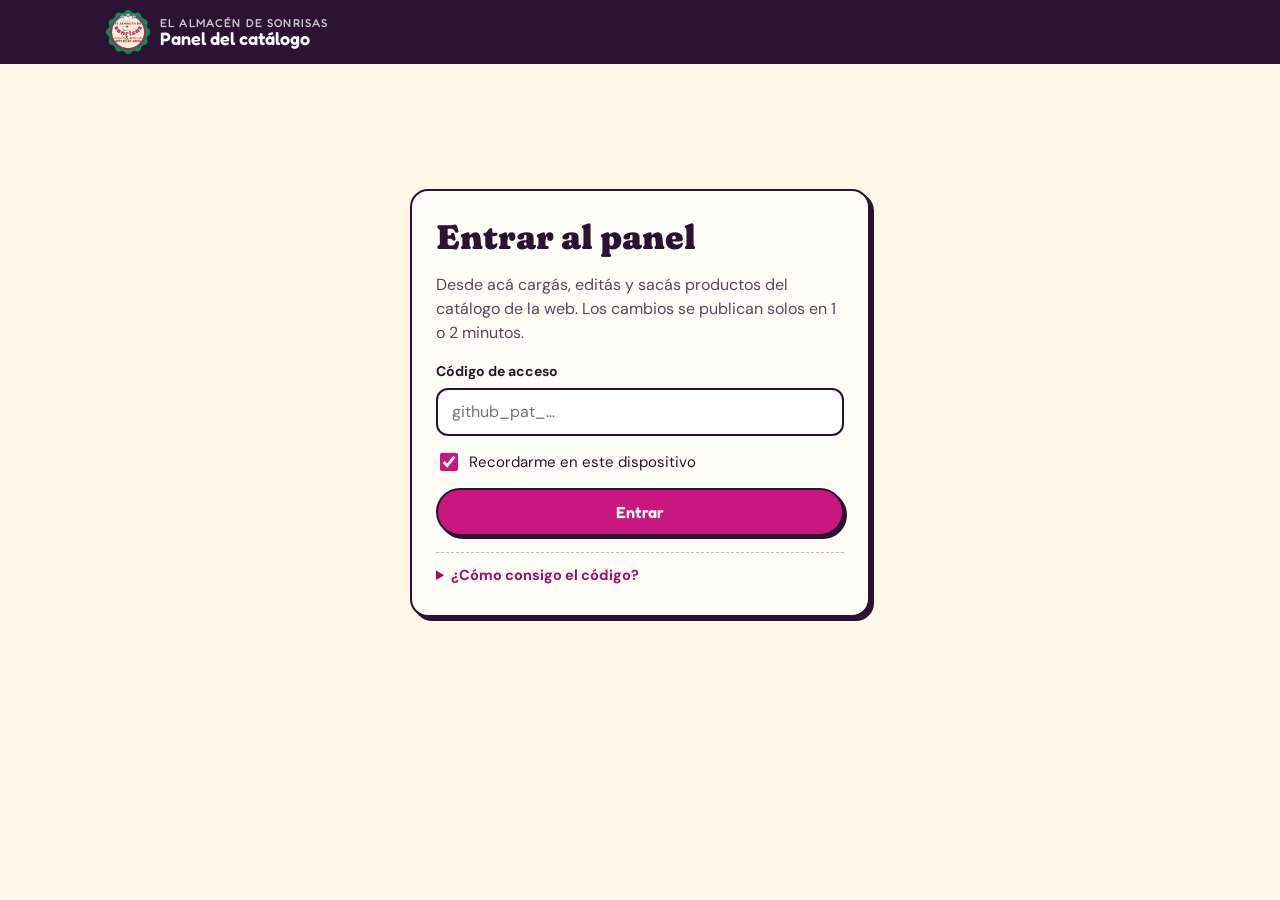
==== admin/index.html @ faaea830 "Catálogo administrable desde /admin y dominio de producción - Sección Catálogo en la web: filtros po" ====
<!DOCTYPE html>
<html lang="es-AR">
<head>
<meta charset="utf-8">
<meta name="viewport" content="width=device-width, initial-scale=1">
<title>Panel · El Almacén de Sonrisas</title>
<meta name="robots" content="noindex, nofollow">
<meta name="theme-color" content="#2b1331">
<link rel="icon" href="../favicon.ico" sizes="any">
<link rel="preconnect" href="https://fonts.googleapis.com">
<link rel="preconnect" href="https://fonts.gstatic.com" crossorigin>
<link rel="stylesheet" href="https://fonts.googleapis.com/css2?family=DM+Sans:opsz,wght@9..40,400;9..40,500;9..40,700&family=Fraunces:opsz,wght,SOFT@9..144,700..900,100&family=Fredoka:wght@500;600;700&display=swap">
<link rel="stylesheet" href="admin.css">
</head>
<body>

<header class="top">
  <div class="top__in">
    <a class="top__brand" href="../" target="_blank" rel="noopener" title="Ver la web">
      <img src="../assets/img/logo.webp" width="44" height="44" alt="">
      <span><small>El Almacén de Sonrisas</small>Panel del catálogo</span>
    </a>
    <div class="top__acts" data-sesion hidden>
      <span class="estado" data-estado>Todo publicado</span>
      <button class="btn btn--line btn--sm" type="button" data-descartar hidden>Descartar</button>
      <button class="btn btn--mag" type="button" data-publicar disabled>Publicar cambios</button>
      <details class="menu">
        <summary aria-label="Más opciones"><span></span><span></span><span></span></summary>
        <div class="menu__pop">
          <a href="../#catalogo" target="_blank" rel="noopener">Ver la web</a>
          <button type="button" data-copia>Descargar copia del catálogo</button>
          <button type="button" data-salir>Cerrar sesión</button>
        </div>
      </details>
    </div>
  </div>
</header>

<main class="main">

  <!-- ============ INGRESO ============ -->
  <section class="login" data-view="login" hidden>
    <div class="card login__card">
      <h1>Entrar al panel</h1>
      <p>Desde acá cargás, editás y sacás productos del catálogo de la web. Los cambios se publican solos en 1 o 2 minutos.</p>
      <form data-login autocomplete="off">
        <label class="campo">
          <span>Código de acceso</span>
          <input type="password" name="token" placeholder="github_pat_…" required spellcheck="false" autocapitalize="off">
        </label>
        <label class="check"><input type="checkbox" name="recordar" checked> <span>Recordarme en este dispositivo</span></label>
        <p class="error" data-login-error hidden></p>
        <button class="btn btn--mag btn--block" type="submit">Entrar</button>
      </form>
      <details class="ayuda">
        <summary>¿Cómo consigo el código?</summary>
        <ol>
          <li>Entrá a GitHub con la cuenta de la agencia y abrí <a href="https://github.com/settings/personal-access-tokens/new" target="_blank" rel="noopener">crear un token nuevo</a>.</li>
          <li>Ponele de nombre <em>Panel Almacén de Sonrisas</em> y elegí la duración más larga.</li>
          <li>En <em>Repository access</em> elegí <em>Only select repositories</em> → <strong>Almacen-sonrisas</strong>.</li>
          <li>En <em>Permissions → Repository permissions</em>, poné <strong>Contents</strong> en <strong>Read and write</strong>.</li>
          <li>Tocá <em>Generate token</em>, copiá el código (empieza con <code>github_pat_</code>) y pegalo acá.</li>
        </ol>
        <p>El código sirve de contraseña: no lo compartas ni lo mandes por redes.</p>
      </details>
    </div>
  </section>

  <!-- ============ CARGANDO ============ -->
  <section class="cargando" data-view="cargando" hidden>
    <span class="spinner" aria-hidden="true"></span>
    <p>Cargando el catálogo…</p>
  </section>

  <!-- ============ PANEL ============ -->
  <section class="panel" data-view="panel" hidden>
    <div class="panel__head">
      <div>
        <h1>Catálogo</h1>
        <p data-resumen></p>
      </div>
      <button class="btn btn--nar" type="button" data-nuevo>+ Nuevo producto</button>
    </div>

    <div class="card ajustes">
      <label class="switch">
        <input type="checkbox" data-precios>
        <span aria-hidden="true"></span>
        <em>Mostrar precios en la web</em>
      </label>
      <p class="ajustes__ayuda">Si está apagado, cada producto dice "Consultá el precio". Si lo prendés, los productos sin precio siguen diciendo eso.</p>
    </div>

    <div class="filtros">
      <label class="buscar"><span class="sr">Buscar</span><input type="search" placeholder="Buscar producto…" data-buscar autocomplete="off"></label>
      <label class="sel"><span class="sr">Rubro</span>
        <select data-filtro-cat>
          <option value="">Todos los rubros</option>
          <option value="cotillon">Cotillón</option>
          <option value="reposteria">Repostería</option>
          <option value="libreria">Librería</option>
        </select>
      </label>
    </div>
    <p class="nota-orden" data-nota-orden hidden>Para cambiar el orden, borrá la búsqueda y el filtro.</p>

    <ul class="productos" data-lista></ul>
  </section>
</main>

<!-- ============ EDITOR ============ -->
<dialog class="editor" data-editor aria-labelledby="editor-titulo">
  <form method="dialog" data-editor-form novalidate>
    <header class="editor__head">
      <h2 id="editor-titulo" data-editor-titulo>Nuevo producto</h2>
      <button class="cerrar" type="button" data-editor-cancelar aria-label="Cerrar">×</button>
    </header>

    <div class="editor__body">
      <div class="foto">
        <div class="foto__prev" data-foto-prev><span>Sin foto</span></div>
        <div class="foto__acts">
          <label class="btn btn--line btn--sm foto__subir">
            <input type="file" name="foto" accept="image/*" data-foto-input>
            <span data-foto-txt>Subir foto</span>
          </label>
          <button class="link" type="button" data-foto-quitar hidden>Quitar foto</button>
          <p class="foto__ayuda">Cuadrada queda mejor. Se achica sola antes de subirla.</p>
        </div>
      </div>

      <label class="campo">
        <span>Nombre *</span>
        <input type="text" name="nombre" maxlength="80" required placeholder="Ej: Velas número">
      </label>

      <div class="fila2">
        <label class="campo">
          <span>Rubro</span>
          <select name="categoria">
            <option value="cotillon">Cotillón</option>
            <option value="reposteria">Repostería</option>
            <option value="libreria">Librería</option>
          </select>
        </label>
        <label class="campo">
          <span>Precio (opcional)</span>
          <input type="number" name="precio" min="0" step="1" inputmode="numeric" placeholder="Vacío = Consultá el precio">
        </label>
      </div>

      <label class="campo">
        <span>Descripción corta</span>
        <textarea name="descripcion" rows="3" maxlength="180" placeholder="Qué es, medidas, colores… (hasta 180 letras)"></textarea>
      </label>

      <label class="campo">
        <span>Etiqueta</span>
        <select name="etiqueta">
          <option value="">Sin etiqueta</option>
          <option value="oferta">Oferta</option>
          <option value="nuevo">Nuevo</option>
          <option value="temporada">De temporada</option>
        </select>
      </label>

      <div class="fila2">
        <label class="switch"><input type="checkbox" name="disponible" checked><span aria-hidden="true"></span><em>Hay stock</em></label>
        <label class="switch"><input type="checkbox" name="destacado"><span aria-hidden="true"></span><em>Destacado (sale primero)</em></label>
      </div>

      <p class="error" data-editor-error hidden></p>
    </div>

    <footer class="editor__pie">
      <button class="btn btn--line" type="button" data-editor-cancelar>Cancelar</button>
      <button class="btn btn--mag" type="submit">Guardar producto</button>
    </footer>
  </form>
</dialog>

<div class="toast" data-toast role="status" aria-live="polite"></div>

<script src="admin.js" defer></script>
</body>
</html>
---- admin/admin.css ----
/* Panel del catálogo — mismo sistema visual que la web */
:root {
  --crema: #fff7e8; --crema-2: #fdefd3; --papel: #fffdf7;
  --tinta: #2b1331; --tinta-2: #5b4660;
  --mag: #c8177f; --mag-dk: #9e0f63; --mag-soft: #ffd3e6;
  --nar: #f07c1e; --nar-dk: #b3500a; --nar-soft: #ffe0c2;
  --ver: #12994a; --ver-dk: #0b7038; --ver-soft: #d3f1dc;
  --azul: #4f72d6; --azul-soft: #dbe4ff; --amarillo: #ffd83d; --rojo: #c62828;
  --f-display: "Fraunces", Georgia, serif;
  --f-round: "Fredoka", "Trebuchet MS", system-ui, sans-serif;
  --f-body: "DM Sans", system-ui, -apple-system, "Segoe UI", sans-serif;
  --line: 2px solid var(--tinta);
  --r: 18px;
}
*, *::before, *::after { box-sizing: border-box; }
body { margin: 0; font-family: var(--f-body); font-size: 16px; line-height: 1.5; color: var(--tinta); background: var(--crema); -webkit-font-smoothing: antialiased; }
img { max-width: 100%; display: block; }
h1, h2 { margin: 0; line-height: 1.1; }
p { margin: 0; }
button, input, select, textarea { font: inherit; color: inherit; }
:focus-visible { outline: 3px solid var(--azul); outline-offset: 2px; }
[hidden] { display: none !important; }
.sr { position: absolute; width: 1px; height: 1px; overflow: hidden; clip: rect(0 0 0 0); white-space: nowrap; }
.card { background: var(--papel); border: var(--line); border-radius: var(--r); box-shadow: 4px 4px 0 var(--tinta); }

/* Botones */
.btn {
  --bg: var(--papel); --fg: var(--tinta);
  display: inline-flex; align-items: center; justify-content: center; gap: 8px; min-height: 46px; padding: 10px 20px;
  font-family: var(--f-round); font-weight: 600; font-size: 16px; color: var(--fg); background: var(--bg);
  border: var(--line); border-radius: 999px; box-shadow: 3px 3px 0 var(--tinta); cursor: pointer; text-decoration: none;
  transition: transform .15s, box-shadow .15s;
}
.btn:hover:not(:disabled) { transform: translate(-1px, -1px); box-shadow: 4px 4px 0 var(--tinta); }
.btn:active:not(:disabled) { transform: translate(2px, 2px); box-shadow: 1px 1px 0 var(--tinta); }
.btn:disabled { opacity: .45; cursor: not-allowed; box-shadow: none; }
.btn--mag { --bg: var(--mag); --fg: #fff; }
.btn--nar { --bg: var(--nar); }
.btn--line { --bg: transparent; }
.btn--sm { min-height: 38px; padding: 6px 14px; font-size: 14.5px; }
.btn--block { width: 100%; }
.btn.is-busy { pointer-events: none; opacity: .8; }
.btn.is-busy::before { content: ""; width: 16px; height: 16px; border: 2.5px solid currentColor; border-right-color: transparent; border-radius: 50%; animation: spin .7s linear infinite; }
.link { background: none; border: 0; padding: 4px 0; color: var(--mag-dk); font-weight: 700; text-decoration: underline; cursor: pointer; }

/* Header */
.top { position: sticky; top: 0; z-index: 20; background: var(--tinta); color: #fff; }
.top__in { max-width: 1100px; margin: 0 auto; padding: 10px 16px; display: flex; flex-wrap: wrap; align-items: center; justify-content: space-between; gap: 10px; }
.top__brand { display: flex; align-items: center; gap: 10px; text-decoration: none; }
.top__brand img { width: 44px; height: 44px; }
.top__brand span { font-family: var(--f-round); font-weight: 600; font-size: 18px; line-height: 1.05; }
.top__brand small { display: block; font-size: 11.5px; letter-spacing: .1em; text-transform: uppercase; opacity: .75; font-weight: 500; }
.top__acts { display: flex; align-items: center; gap: 8px; flex-wrap: wrap; }
.top .btn--line { --fg: #fff; border-color: #fff; box-shadow: none; }
.top .btn--mag { border-color: #fff; box-shadow: 3px 3px 0 var(--amarillo); }
.estado { font-size: 13.5px; padding: 5px 12px; border-radius: 999px; background: rgba(255, 255, 255, .12); white-space: nowrap; }
.estado.is-dirty { background: var(--amarillo); color: var(--tinta); font-weight: 700; }
.menu { position: relative; }
.menu summary { list-style: none; width: 42px; height: 42px; border-radius: 50%; border: 2px solid #fff; display: grid; place-content: center; gap: 3px; cursor: pointer; }
.menu summary::-webkit-details-marker { display: none; }
.menu summary span { width: 4px; height: 4px; border-radius: 50%; background: #fff; }
.menu__pop { position: absolute; right: 0; top: 50px; min-width: 240px; padding: 8px; background: var(--papel); color: var(--tinta); border: var(--line); border-radius: 14px; box-shadow: 4px 4px 0 var(--tinta); display: grid; }
.menu__pop a, .menu__pop button { text-align: left; padding: 10px 12px; border-radius: 10px; background: none; border: 0; text-decoration: none; cursor: pointer; font-weight: 500; }
.menu__pop a:hover, .menu__pop button:hover { background: var(--crema-2); }

/* Main */
.main { max-width: 1100px; margin: 0 auto; padding: 24px 16px 80px; }

/* Login */
.login { display: grid; place-items: center; min-height: 70vh; }
.login__card { width: 100%; max-width: 460px; padding: 28px 24px; display: grid; gap: 16px; }
.login h1 { font-family: var(--f-display); font-weight: 900; font-size: 34px; font-variation-settings: "SOFT" 100; }
.login p { color: var(--tinta-2); }
.login form { display: grid; gap: 14px; }
.ayuda { border-top: 1.5px dashed rgba(43, 19, 49, .3); padding-top: 12px; font-size: 14.5px; }
.ayuda summary { cursor: pointer; font-weight: 700; color: var(--mag-dk); }
.ayuda ol { padding-left: 20px; margin: 10px 0; display: grid; gap: 6px; }
.ayuda a { color: var(--mag-dk); font-weight: 700; }
.ayuda code { background: var(--crema-2); padding: 1px 5px; border-radius: 5px; }

/* Campos */
.campo { display: grid; gap: 6px; font-size: 14px; font-weight: 700; }
.campo input, .campo select, .campo textarea, .buscar input, .sel select {
  width: 100%; min-height: 46px; padding: 10px 14px; font-size: 16px; font-weight: 400; background: #fff;
  border: var(--line); border-radius: 12px;
}
.campo textarea { resize: vertical; min-height: 84px; }
.campo input:focus, .campo select:focus, .campo textarea:focus, .buscar input:focus, .sel select:focus { outline: none; box-shadow: 3px 3px 0 var(--azul); }
.check { display: flex; align-items: center; gap: 8px; font-size: 15px; cursor: pointer; }
.check input { width: 18px; height: 18px; accent-color: var(--mag); }
.error { background: #ffe5e5; color: var(--rojo); border: 2px solid var(--rojo); border-radius: 12px; padding: 10px 12px; font-size: 14.5px; font-weight: 500; }

/* Interruptor */
.switch { position: relative; display: inline-flex; align-items: center; gap: 10px; cursor: pointer; font-size: 15px; }
.switch input { position: absolute; opacity: 0; width: 1px; height: 1px; }
.switch span { flex: none; width: 46px; height: 28px; border-radius: 999px; background: #d9cfd9; border: var(--line); position: relative; transition: background-color .15s; }
.switch span::after { content: ""; position: absolute; top: 2px; left: 2px; width: 20px; height: 20px; border-radius: 50%; background: #fff; border: 2px solid var(--tinta); transition: transform .15s; }
.switch input:checked + span { background: var(--ver); }
.switch input:checked + span::after { transform: translateX(18px); }
.switch input:focus-visible + span { outline: 3px solid var(--azul); outline-offset: 2px; }
.switch em { font-style: normal; font-weight: 500; }

/* Cargando */
.cargando { display: grid; place-items: center; gap: 14px; min-height: 60vh; color: var(--tinta-2); }
.spinner { width: 42px; height: 42px; border: 4px solid var(--mag); border-right-color: transparent; border-radius: 50%; animation: spin .8s linear infinite; }
@keyframes spin { to { transform: rotate(360deg); } }

/* Panel */
.panel { display: grid; gap: 18px; }
.panel__head { display: flex; flex-wrap: wrap; align-items: flex-end; justify-content: space-between; gap: 14px; }
.panel h1 { font-family: var(--f-display); font-weight: 900; font-size: clamp(34px, 6vw, 46px); font-variation-settings: "SOFT" 100; }
.panel__head p { color: var(--tinta-2); margin-top: 4px; }
.ajustes { padding: 16px 18px; display: grid; gap: 6px; }
.ajustes__ayuda { font-size: 13.5px; color: var(--tinta-2); }
.filtros { display: grid; grid-template-columns: 1fr; gap: 10px; }
.nota-orden { font-size: 13.5px; color: var(--tinta-2); margin-top: -8px; }

/* Lista de productos */
.productos { list-style: none; margin: 0; padding: 0; display: grid; gap: 12px; }
.productos .vacio { padding: 36px 18px; text-align: center; color: var(--tinta-2); border: 2px dashed var(--tinta); border-radius: var(--r); background: var(--papel); }
.prod {
  --soft: var(--mag-soft); --c: var(--mag-dk);
  display: grid; grid-template-columns: 64px 1fr; gap: 10px 14px; align-items: center; padding: 12px;
  background: var(--papel); border: var(--line); border-radius: var(--r); box-shadow: 3px 3px 0 var(--tinta);
}
.prod--reposteria { --soft: var(--nar-soft); --c: var(--nar-dk); }
.prod--libreria { --soft: var(--ver-soft); --c: var(--ver-dk); }
.prod.is-off { background: #f3eef3; }
.prod.is-off .prod__img { filter: grayscale(1); opacity: .6; }
.prod__img { width: 64px; height: 64px; border-radius: 12px; border: var(--line); background: var(--soft); overflow: hidden; display: grid; place-items: center; }
.prod__img img { width: 100%; height: 100%; object-fit: cover; }
.sin-foto { font-family: var(--f-display); font-weight: 900; font-size: 26px; color: var(--c); }
.prod__info { min-width: 0; }
.prod__info strong { display: block; font-family: var(--f-round); font-weight: 600; font-size: 17px; line-height: 1.2; overflow-wrap: anywhere; }
.prod__tags { display: flex; flex-wrap: wrap; align-items: center; gap: 6px; margin-top: 6px; font-size: 12.5px; }
.tag { padding: 2px 9px; border-radius: 999px; border: 1.5px solid var(--tinta); font-weight: 700; }
.tag--cat { background: var(--soft); border-color: transparent; color: var(--c); }
.tag--oferta { background: var(--mag); color: #fff; }
.tag--nuevo { background: var(--amarillo); }
.tag--temporada { background: var(--azul-soft); }
.tag--dest { background: var(--tinta); color: #fff; }
.prod__precio { font-weight: 700; color: var(--tinta-2); }
.prod > .switch { grid-column: 1 / -1; font-size: 14px; }
.prod__acts { grid-column: 1 / -1; display: flex; flex-wrap: wrap; align-items: center; gap: 6px; }
.prod__acts .btn { margin-right: auto; }
.ico-btn { width: 40px; height: 40px; display: grid; place-items: center; border-radius: 50%; border: var(--line); background: var(--papel); cursor: pointer; transition: background-color .15s; }
.ico-btn svg { width: 18px; height: 18px; }
.ico-btn:hover:not(:disabled) { background: var(--crema-2); }
.ico-btn:disabled { opacity: .3; cursor: not-allowed; }
.ico-btn--danger:hover:not(:disabled) { background: #ffe5e5; color: var(--rojo); }

/* Editor */
.editor { width: min(560px, calc(100vw - 20px)); max-height: calc(100dvh - 20px); padding: 0; border: var(--line); border-radius: 20px; background: var(--papel); color: var(--tinta); box-shadow: 6px 6px 0 var(--tinta); }
.editor::backdrop { background: rgba(43, 19, 49, .55); }
.editor form { display: flex; flex-direction: column; max-height: calc(100dvh - 24px); }
.editor__head { display: flex; align-items: center; justify-content: space-between; padding: 16px 18px; border-bottom: 1.5px dashed rgba(43, 19, 49, .3); }
.editor h2 { font-family: var(--f-display); font-weight: 900; font-size: 26px; font-variation-settings: "SOFT" 100; }
.cerrar { width: 40px; height: 40px; border-radius: 50%; border: var(--line); background: var(--papel); font-size: 24px; line-height: 1; cursor: pointer; }
.editor__body { padding: 18px; display: grid; gap: 14px; overflow-y: auto; }
.editor__pie { display: flex; justify-content: flex-end; gap: 10px; padding: 14px 18px; border-top: 1.5px dashed rgba(43, 19, 49, .3); }
.fila2 { display: grid; gap: 14px; }
.foto { display: grid; grid-template-columns: 120px 1fr; gap: 14px; align-items: center; }
.foto__prev { width: 120px; height: 120px; border-radius: 14px; border: var(--line); background: var(--crema-2); overflow: hidden; display: grid; place-items: center; font-size: 13px; color: var(--tinta-2); }
.foto__prev img { width: 100%; height: 100%; object-fit: cover; }
.foto__acts { display: grid; gap: 6px; justify-items: start; }
.foto__subir { position: relative; overflow: hidden; }
.foto__subir input { position: absolute; inset: 0; opacity: 0; cursor: pointer; }
.foto__ayuda { font-size: 13px; color: var(--tinta-2); }

/* Aviso */
.toast { position: fixed; left: 50%; bottom: 20px; z-index: 50; max-width: calc(100vw - 32px); transform: translate(-50%, 140%); padding: 12px 18px; border: var(--line); border-radius: 14px; background: var(--tinta); color: #fff; font-weight: 500; box-shadow: 4px 4px 0 var(--amarillo); transition: transform .25s ease; }
.toast.is-on { transform: translate(-50%, 0); }
.toast--error { background: var(--rojo); box-shadow: 4px 4px 0 var(--tinta); }
.toast:not(.is-on) { visibility: hidden; }
.top__brand { color: #fff; }
/* La foto va encima de la inicial: si todavía no está publicada y no carga, queda la inicial. */
.prod__img { position: relative; }
.prod__img img { position: absolute; inset: 0; }

@media (min-width: 640px) {
  .filtros { grid-template-columns: 1fr 240px; }
  .fila2 { grid-template-columns: 1fr 1fr; }
  .prod { grid-template-columns: 72px 1fr auto auto; }
  .prod__img { width: 72px; height: 72px; }
  .prod > .switch { grid-column: auto; }
  .prod__acts { grid-column: auto; flex-wrap: nowrap; }
  .prod__acts .btn { margin-right: 0; }
}
@media (prefers-reduced-motion: reduce) {
  *, *::before, *::after { animation: none !important; transition: none !important; }
}
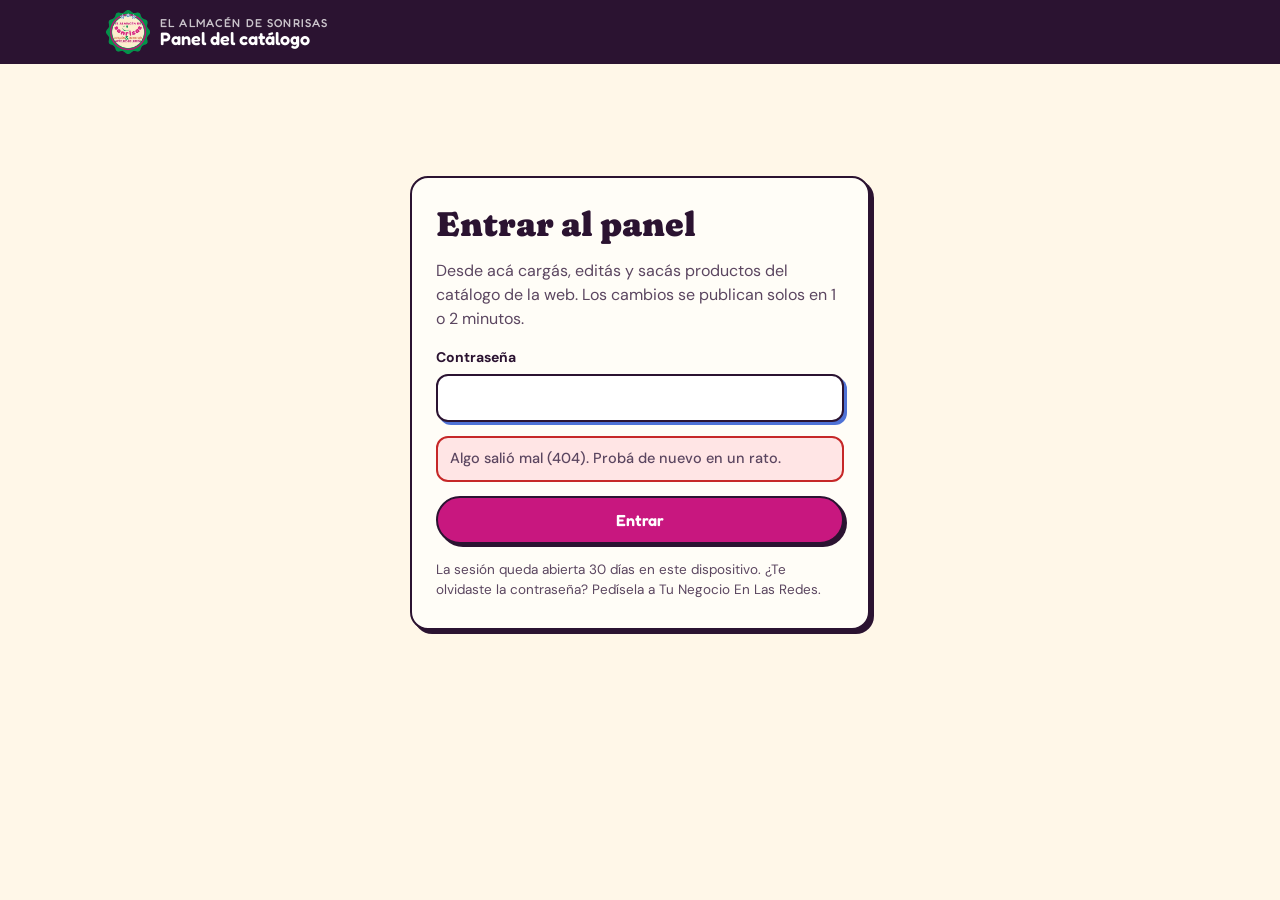
==== commit f60a29e1: "Panel con contraseña: el token de GitHub pasa a vivir solo en Vercel - Funciones en api/ (login, log" ====
--- a/admin/index.html
+++ b/admin/index.html
@@ -2,6 +2,8 @@
 <html lang="es-AR">
 <head>
 <meta charset="utf-8">
+<!-- Vercel sirve el panel en /admin (sin barra): sin esta base, admin.css y admin.js se buscarían en la raíz. -->
+<base href="/admin/">
 <meta name="viewport" content="width=device-width, initial-scale=1">
 <title>Panel · El Almacén de Sonrisas</title>
 <meta name="robots" content="noindex, nofollow">
@@ -43,31 +45,21 @@
     <div class="card login__card">
       <h1>Entrar al panel</h1>
       <p>Desde acá cargás, editás y sacás productos del catálogo de la web. Los cambios se publican solos en 1 o 2 minutos.</p>
-      <form data-login autocomplete="off">
+      <form data-login autocomplete="on">
+        <input type="text" name="usuario" value="almacen" autocomplete="username" hidden>
         <label class="campo">
-          <span>Código de acceso</span>
-          <input type="password" name="token" placeholder="github_pat_…" required spellcheck="false" autocapitalize="off">
+          <span>Contraseña</span>
+          <input type="password" name="password" required autocomplete="current-password">
         </label>
-        <label class="check"><input type="checkbox" name="recordar" checked> <span>Recordarme en este dispositivo</span></label>
         <p class="error" data-login-error hidden></p>
         <button class="btn btn--mag btn--block" type="submit">Entrar</button>
       </form>
-      <details class="ayuda">
-        <summary>¿Cómo consigo el código?</summary>
-        <ol>
-          <li>Entrá a GitHub con la cuenta de la agencia y abrí <a href="https://github.com/settings/personal-access-tokens/new" target="_blank" rel="noopener">crear un token nuevo</a>.</li>
-          <li>Ponele de nombre <em>Panel Almacén de Sonrisas</em> y elegí la duración más larga.</li>
-          <li>En <em>Repository access</em> elegí <em>Only select repositories</em> → <strong>Almacen-sonrisas</strong>.</li>
-          <li>En <em>Permissions → Repository permissions</em>, poné <strong>Contents</strong> en <strong>Read and write</strong>.</li>
-          <li>Tocá <em>Generate token</em>, copiá el código (empieza con <code>github_pat_</code>) y pegalo acá.</li>
-        </ol>
-        <p>El código sirve de contraseña: no lo compartas ni lo mandes por redes.</p>
-      </details>
+      <p class="ajustes__ayuda">La sesión queda abierta 30 días en este dispositivo. ¿Te olvidaste la contraseña? Pedísela a Tu Negocio En Las Redes.</p>
     </div>
   </section>
 
   <!-- ============ CARGANDO ============ -->
-  <section class="cargando" data-view="cargando" hidden>
+  <section class="cargando" data-view="cargando">
     <span class="spinner" aria-hidden="true"></span>
     <p>Cargando el catálogo…</p>
   </section>
